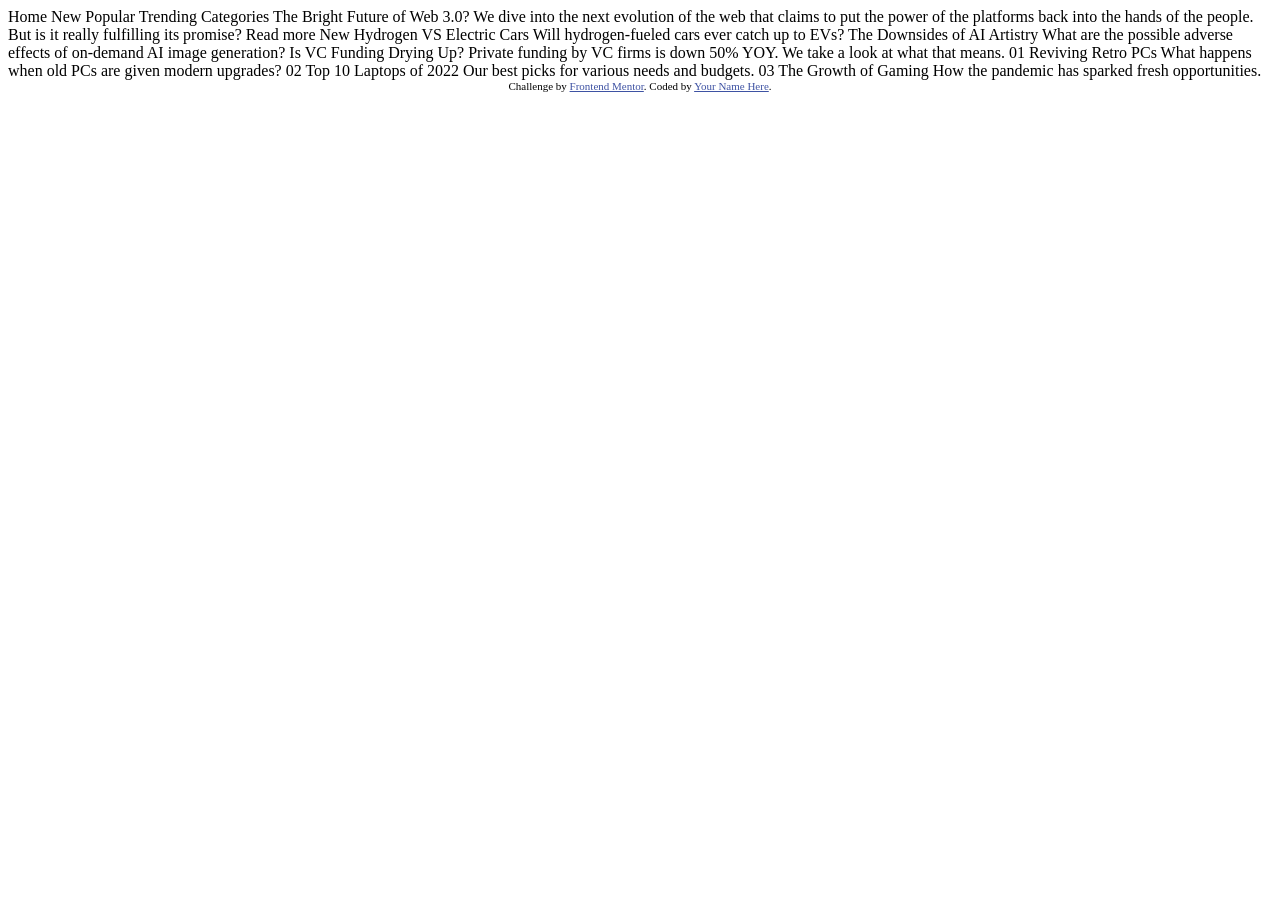
==== news-homepage-main/index.html @ 25ea0b57 "first commit" ====
<!DOCTYPE html>
<html lang="en">
<head>
  <meta charset="UTF-8">
  <meta name="viewport" content="width=device-width, initial-scale=1.0"> <!-- displays site properly based on user's device -->

  <link rel="icon" type="image/png" sizes="32x32" href="./assets/images/favicon-32x32.png">
  
  <title>Frontend Mentor | News homepage</title>
  <link rel="stylesheet" href="index.css">
  
</head>
<body>
  
  Home
  New
  Popular
  Trending
  Categories

  The Bright Future of Web 3.0?

  We dive into the next evolution of the web that claims to put the power of the platforms back into the hands of the people. 
  But is it really fulfilling its promise?

  Read more

  New 

  Hydrogen VS Electric Cars
  Will hydrogen-fueled cars ever catch up to EVs?

  The Downsides of AI Artistry
  What are the possible adverse effects of on-demand AI image generation?

  Is VC Funding Drying Up?
  Private funding by VC firms is down 50% YOY. We take a look at what that means.

  01
  Reviving Retro PCs
  What happens when old PCs are given modern upgrades?

  02
  Top 10 Laptops of 2022
  Our best picks for various needs and budgets.

  03
  The Growth of Gaming
  How the pandemic has sparked fresh opportunities.
  
  <div class="attribution">
    Challenge by <a href="https://www.frontendmentor.io?ref=challenge" target="_blank">Frontend Mentor</a>. 
    Coded by <a href="#">Your Name Here</a>.
  </div>
</body>
</html>
---- news-homepage-main/index.css ----
.attribution { font-size: 11px; text-align: center; }
    .attribution a { color: hsl(228, 45%, 44%); }
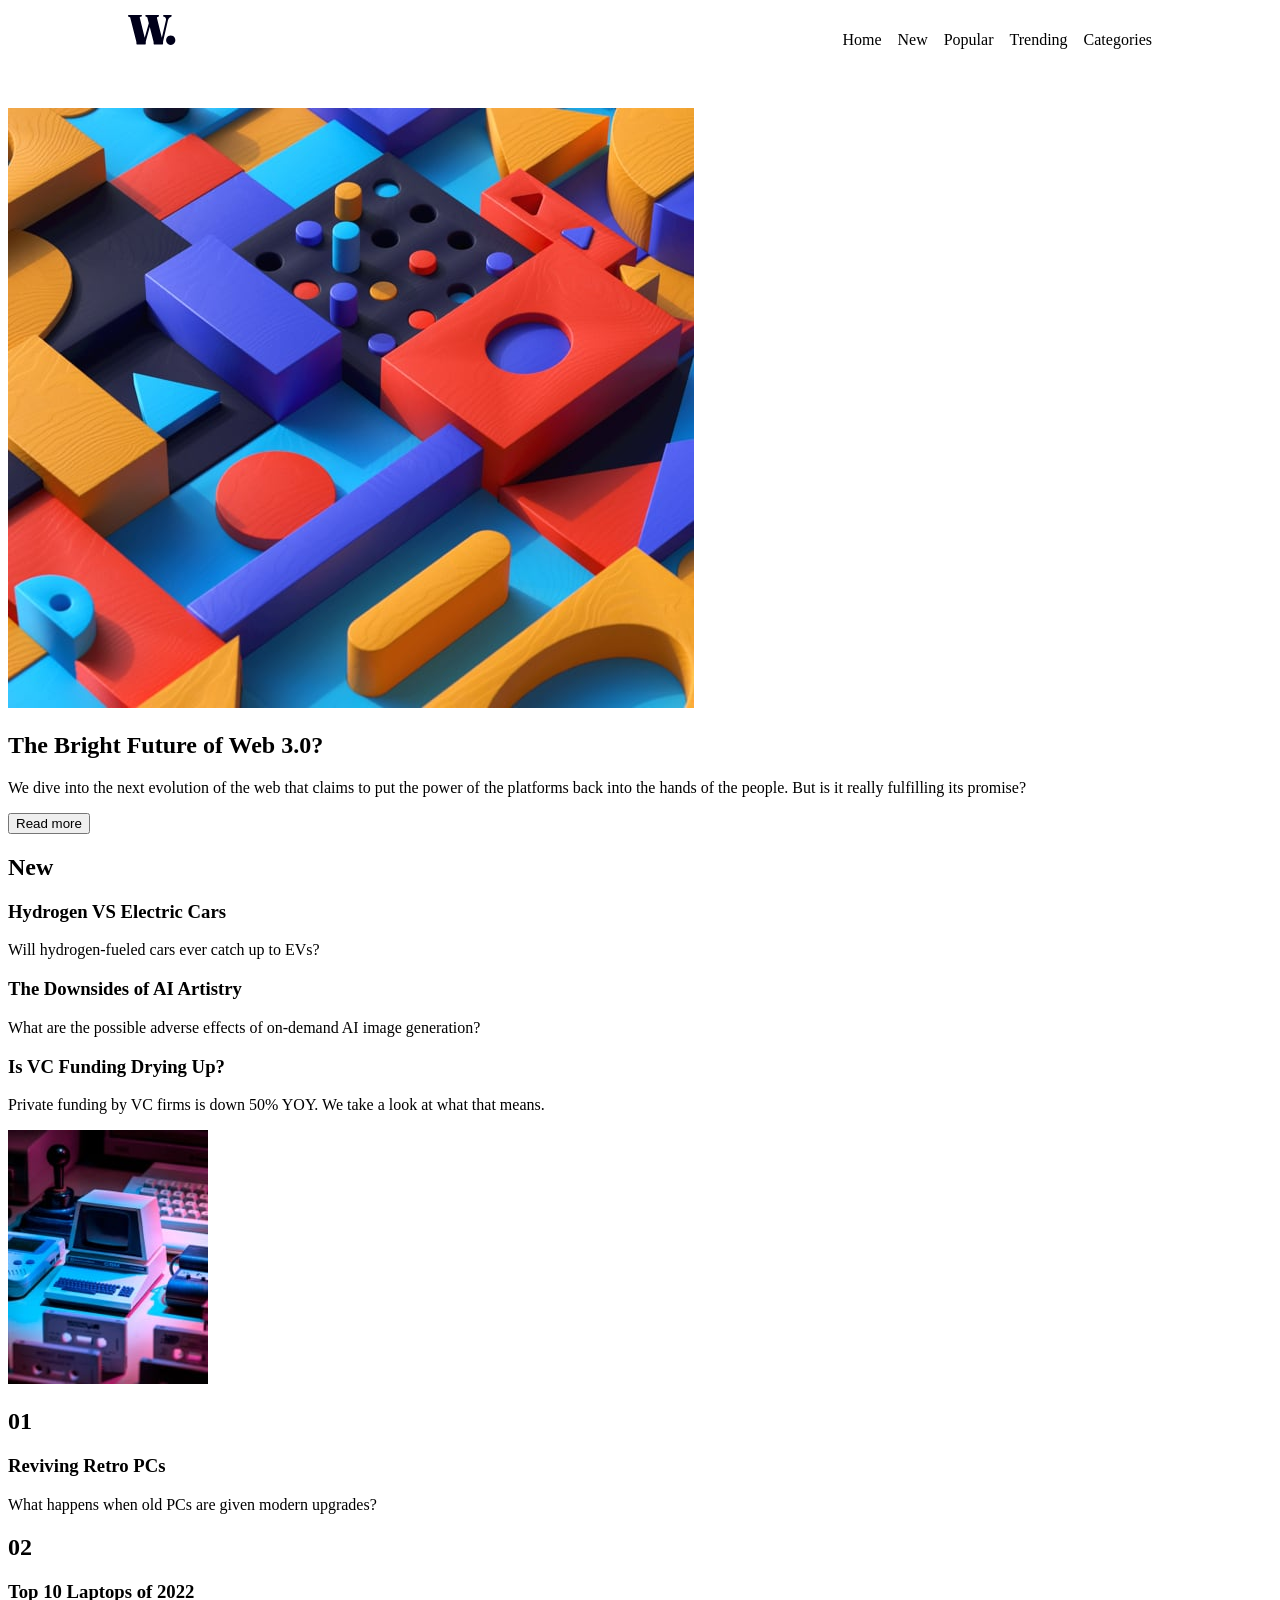
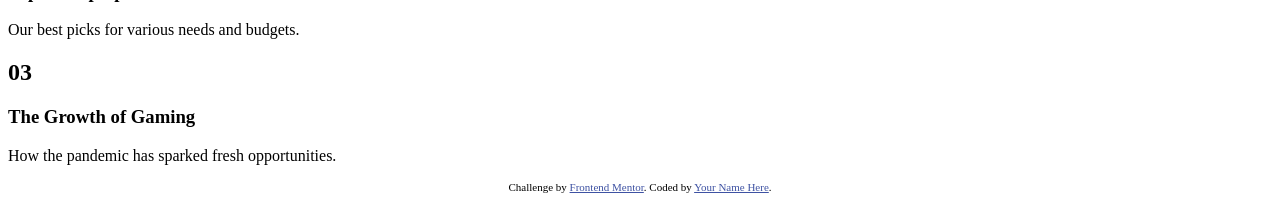
==== commit eaf11141: "added a responsive navbar" ====
--- a/news-homepage-main/index.html
+++ b/news-homepage-main/index.html
@@ -1,56 +1,116 @@
 <!DOCTYPE html>
 <html lang="en">
-<head>
-  <meta charset="UTF-8">
-  <meta name="viewport" content="width=device-width, initial-scale=1.0"> <!-- displays site properly based on user's device -->
+  <head>
+    <meta charset="UTF-8" />
+    <meta name="viewport" content="width=device-width, initial-scale=1.0" />
+    <!-- displays site properly based on user's device -->
 
-  <link rel="icon" type="image/png" sizes="32x32" href="./assets/images/favicon-32x32.png">
-  
-  <title>Frontend Mentor | News homepage</title>
-  <link rel="stylesheet" href="index.css">
-  
-</head>
-<body>
-  
-  Home
-  New
-  Popular
-  Trending
-  Categories
+    <link
+      rel="icon"
+      type="image/png"
+      sizes="32x32"
+      href="./assets/images/favicon-32x32.png"
+    />
 
-  The Bright Future of Web 3.0?
+    <title>Frontend Mentor | News homepage</title>
+    <link rel="stylesheet" href="index.css" />
+  </head>
+  <body>
+    <header>
+      <nav class="navbar">
+        <a href=""
+          ><img
+            src="/news-homepage-main/assets/images/logo.svg"
+            alt="logo"
+            class="logo"
+        /></a>
+        <ul class="link" id="link">
+          <button class="hamburger close" id="close">
+            <img
+              src="/news-homepage-main/assets/images/icon-menu-close.svg"
+              alt=""
+            />
+          </button>
+          <li><a href="">Home</a></li>
+          <li><a href="">New</a></li>
+          <li><a href="">Popular</a></li>
+          <li><a href="">Trending</a></li>
+          <li><a href="">Categories</a></li>
+        </ul>
+        <button class="hamburger" id="menu">
+          <img src="/news-homepage-main/assets/images/icon-menu.svg" alt="" />
+        </button>
+      </nav>
+    </header>
+    <main>
+      <section>
+        <img
+          src="/news-homepage-main/assets/images/image-web-3-mobile.jpg"
+          alt="web3"
+          class="web"
+        />
+      </section>
+      <section>
+        <h1>The Bright Future of Web 3.0?</h1>
+      </section>
+      <section>
+        <p>
+          We dive into the next evolution of the web that claims to put the
+          power of the platforms back into the hands of the people. But is it
+          really fulfilling its promise?
+        </p>
+        <button>Read more</button>
+      </section>
+      <section>
+        <h2>New</h2>
+        <h3>Hydrogen VS Electric Cars</h3>
+        <p>Will hydrogen-fueled cars ever catch up to EVs?</p>
+        <h3>The Downsides of AI Artistry</h3>
+        <p>
+          What are the possible adverse effects of on-demand AI image
+          generation?
+        </p>
+        <h3>Is VC Funding Drying Up?</h3>
+        <p>
+          Private funding by VC firms is down 50% YOY. We take a look at what
+          that means.
+        </p>
+      </section>
+      <section>
+        <img
+          src="/news-homepage-main/assets/images/image-retro-pcs.jpg"
+          alt=""
+        />
+        <h2>01</h2>
+        <h3>Reviving Retro PCs</h3>
+        <p>What happens when old PCs are given modern upgrades?</p>
+        <h2>02</h2>
+        <h3>Top 10 Laptops of 2022</h3>
+        <p>Our best picks for various needs and budgets.</p>
+        <h2>03</h2>
+        <h3>The Growth of Gaming</h3>
+        <p>How the pandemic has sparked fresh opportunities.</p>
+      </section>
+    </main>
 
-  We dive into the next evolution of the web that claims to put the power of the platforms back into the hands of the people. 
-  But is it really fulfilling its promise?
+    <footer class="attribution">
+      Challenge by
+      <a href="https://www.frontendmentor.io?ref=challenge" target="_blank"
+        >Frontend Mentor</a
+      >. Coded by <a href="#">Your Name Here</a>.
+    </footer>
 
-  Read more
+    <script>
+      let link = document.querySelector("#link")
+      let btn = document.querySelector("#menu")
+      btn.addEventListener("click", () => {
+        link.style.display = "flex"
+      })
 
-  New 
-
-  Hydrogen VS Electric Cars
-  Will hydrogen-fueled cars ever catch up to EVs?
-
-  The Downsides of AI Artistry
-  What are the possible adverse effects of on-demand AI image generation?
-
-  Is VC Funding Drying Up?
-  Private funding by VC firms is down 50% YOY. We take a look at what that means.
-
-  01
-  Reviving Retro PCs
-  What happens when old PCs are given modern upgrades?
-
-  02
-  Top 10 Laptops of 2022
-  Our best picks for various needs and budgets.
-
-  03
-  The Growth of Gaming
-  How the pandemic has sparked fresh opportunities.
-  
-  <div class="attribution">
-    Challenge by <a href="https://www.frontendmentor.io?ref=challenge" target="_blank">Frontend Mentor</a>. 
-    Coded by <a href="#">Your Name Here</a>.
-  </div>
-</body>
+      let close = document.querySelector("#close")
+      close.addEventListener("click", () => {
+        link.style.display = "none"
+      })
+    </script>
+  </body>
 </html>
--- a/news-homepage-main/index.css
+++ b/news-homepage-main/index.css
@@ -1,3 +1,87 @@
+header {
+  background-color: white;
+  position: fixed;
+  top: 0;
+  left: 0;
+  right: 0;
+  padding: 15px 0px 15px 0px;
+}
 
-    .attribution { font-size: 11px; text-align: center; }
-    .attribution a { color: hsl(228, 45%, 44%); }
+.logo {
+  width: 3rem;
+}
+.navbar a {
+  text-decoration: none;
+  color: black;
+}
+.navbar a:hover {
+  color: red;
+}
+.navbar li {
+  list-style: none;
+}
+.hamburger {
+  border: none;
+  background-color: inherit;
+  cursor: pointer;
+}
+
+.close {
+  position: absolute;
+  top: 0;
+  right: 0;
+}
+@media screen and (max-width: 600px) {
+  .link {
+    background-color: white;
+    position: fixed;
+    right: 0;
+    top: 0;
+    bottom: 0;
+    display: none;
+    flex-direction: column;
+    gap: 1.3em;
+    width: 300px;
+    padding: 120px 20px;
+    margin: 0;
+    font-size: 1.2em;
+  }
+  .navbar {
+    display: flex;
+    align-items: center;
+    justify-content: space-between;
+    width: 95%;
+    margin: 0 auto;
+  }
+}
+
+@media screen and (min-width: 600px) {
+  .hamburger {
+    display: none;
+  }
+  .link {
+    display: flex;
+    gap: 1em;
+    font-size: clamp(1rem, 0.1rem + 0.1vw, 2rem);
+  }
+  .navbar {
+    width: 80%;
+    margin: 0 auto;
+    display: flex;
+    justify-content: space-between;
+  }
+}
+
+.web {
+  max-inline-size: 100%;
+  block-size: auto;
+  margin-top: 100px;
+}
+
+.attribution {
+  font-size: 11px;
+  text-align: center;
+}
+.attribution a {
+  color: hsl(228, 45%, 44%);
+}
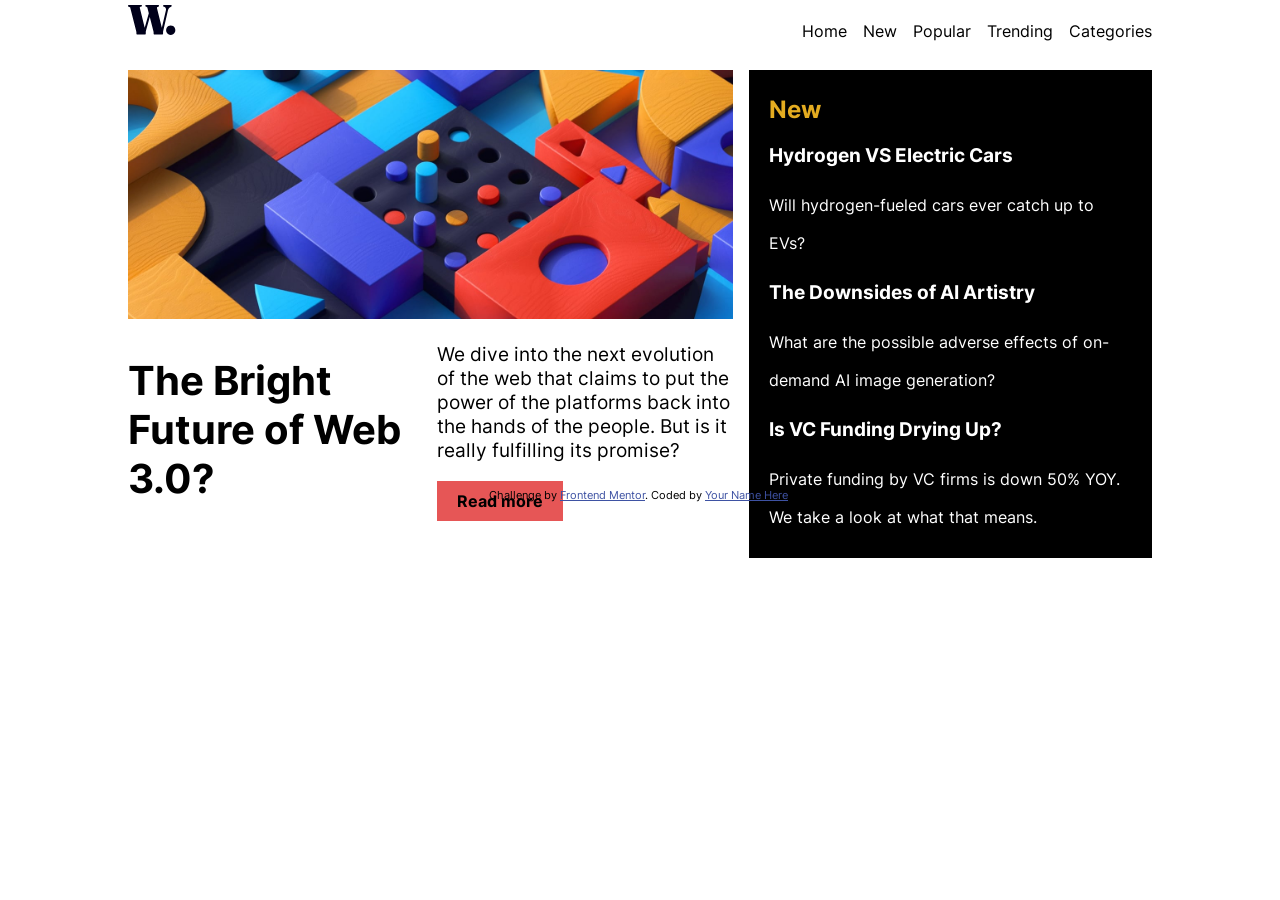
==== commit 972662bf: "added css to the first section" ====
--- a/news-homepage-main/index.html
+++ b/news-homepage-main/index.html
@@ -43,54 +43,86 @@
       </nav>
     </header>
     <main>
-      <section>
+      <img
+        src="/news-homepage-main/assets/images/image-web-3-mobile.jpg"
+        alt="web3"
+        class="web mobile"
+      />
+
+      <div class="bright-container">
+        <div>
         <img
-          src="/news-homepage-main/assets/images/image-web-3-mobile.jpg"
-          alt="web3"
-          class="web"
+          src="/news-homepage-main/assets/images/image-web-3-desktop.jpg"
+          alt=""
+          class="web desktop"
         />
-      </section>
-      <section>
-        <h1>The Bright Future of Web 3.0?</h1>
-      </section>
-      <section>
-        <p>
-          We dive into the next evolution of the web that claims to put the
-          power of the platforms back into the hands of the people. But is it
-          really fulfilling its promise?
-        </p>
-        <button>Read more</button>
-      </section>
-      <section>
-        <h2>New</h2>
-        <h3>Hydrogen VS Electric Cars</h3>
-        <p>Will hydrogen-fueled cars ever catch up to EVs?</p>
-        <h3>The Downsides of AI Artistry</h3>
-        <p>
-          What are the possible adverse effects of on-demand AI image
-          generation?
-        </p>
-        <h3>Is VC Funding Drying Up?</h3>
-        <p>
-          Private funding by VC firms is down 50% YOY. We take a look at what
-          that means.
-        </p>
-      </section>
-      <section>
-        <img
+        <section class="bright">
+          <h1>The Bright Future of Web 3.0?</h1>
+
+          <section>
+            <p class="we">
+              We dive into the next evolution of the web that claims to put the
+              power of the platforms back into the hands of the people. But is
+              it really fulfilling its promise?
+            </p>
+            <button class="read">Read more</button>
+            
+          </section>
+        </div>
+        <section class="dark">
+          <h2>New</h2>
+          <h3><a href="#">Hydrogen VS Electric Cars</a></h3>
+          <p>Will hydrogen-fueled cars ever catch up to EVs?</p>
+          <h3><a href="">The Downsides of AI Artistry</a></h3>
+          <p>
+            What are the possible adverse effects of on-demand AI image
+            generation?
+          </p>
+          <h3><a href="">Is VC Funding Drying Up?</a></h3>
+          <p>
+            Private funding by VC firms is down 50% YOY. We take a look at what
+            that means.
+          </p>
+        </section>
+      </div>
+      
+      <section class="last">
+        <!-- <div class="last-container">
+           <img
           src="/news-homepage-main/assets/images/image-retro-pcs.jpg"
           alt=""
         />
-        <h2>01</h2>
-        <h3>Reviving Retro PCs</h3>
-        <p>What happens when old PCs are given modern upgrades?</p>
+        <div class="text">
+          <h2>01</h2>
+          <h3>Reviving Retro PCs</h3>
+          <p>What happens when old PCs are given modern upgrades?</p>
+        </div>
+        </div>
+        <div class="last-container">
+        <img src="/news-homepage-main/assets/images/image-top-laptops.jpg" alt="">
+        <div class="text">
         <h2>02</h2>
         <h3>Top 10 Laptops of 2022</h3>
         <p>Our best picks for various needs and budgets.</p>
-        <h2>03</h2>
+
+        </div>
+        </div> -->
+        <!-- <div class="last-container">
+          <img src="/news-homepage-main/assets/images/image-gaming-growth.jpg" alt="">
+
+          <div class="text">
+            <h2>03</h2>
         <h3>The Growth of Gaming</h3>
         <p>How the pandemic has sparked fresh opportunities.</p>
-      </section>
+
+
+          </div>
+        </div>
+        
+        
+        
+    
+              </section> -->
     </main>
 
     <footer class="attribution">
--- a/news-homepage-main/index.css
+++ b/news-homepage-main/index.css
@@ -1,10 +1,22 @@
+* {
+  box-sizing: border-box;
+  font-family: variable_font;
+}
+@font-face {
+  font-family: variable_font;
+  src: url(/news-homepage-main/assets/fonts/Inter-VariableFont_slnt\,wght.ttf);
+}
+:root {
+  --gold-color: rgb(228, 172, 32);
+  --faint-red: rgb(230, 86, 86);
+}
 header {
   background-color: white;
   position: fixed;
   top: 0;
   left: 0;
   right: 0;
-  padding: 15px 0px 15px 0px;
+  padding: 5px 0px 5px 0px;
 }
 
 .logo {
@@ -53,9 +65,20 @@
     width: 95%;
     margin: 0 auto;
   }
+  body {
+    width: 95%;
+    margin: 0 auto;
+  }
+  .desktop {
+    display: none;
+  }
 }
 
 @media screen and (min-width: 600px) {
+  body {
+    width: 80%;
+    margin: 0 auto;
+  }
   .hamburger {
     display: none;
   }
@@ -70,14 +93,137 @@
     display: flex;
     justify-content: space-between;
   }
-}
+  .desktop {
+    visibility: visible;
+  }
+  .mobile {
+    display: none;
+  }
+}
+/* section 1 */
 
 .web {
   max-inline-size: 100%;
   block-size: auto;
-  margin-top: 100px;
-}
-
+}
+h1 {
+  font-size: 3rem;
+}
+.we {
+  font-size: 0.9rem;
+}
+.read {
+  background-color: var(--faint-red);
+  font-weight: bold;
+  border: none;
+  padding: 10px 20px;
+  margin-bottom: 15px;
+  font-size: 1.3rem;
+  cursor: pointer;
+}
+.read:hover {
+  background-color: black;
+  color: white;
+}
+
+/* section 2 */
+.dark {
+  background-color: black;
+  color: white;
+  padding: 5px 20px;
+  height: inherit;
+}
+.dark h2 {
+  color: var(--gold-color);
+}
+.dark a {
+  text-decoration: none;
+  color: white;
+}
+.dark a:hover {
+  color: var(--gold-color);
+}
+.dark p,
+.bright p {
+  font-size: 1.3rem;
+}
+@media screen and (min-width: 720px) {
+  .bright {
+    display: grid;
+    grid-template-columns: 1fr 1fr;
+    align-items: center;
+    justify-content: center;
+    gap: 1vw;
+    
+  }
+  .dark p {
+    font-size: clamp(1rem, 0.1rem + 0.1vw, 2rem);
+  }
+  .read {
+    font-size: clamp(1rem, 0.01rem + 0.01vw, 1.5rem);
+  }
+  h1{
+    font-size: 2.5rem
+    
+  }
+}
+@media screen and (max-width:900px) {
+    .dark, .last{
+        margin-top: 3rem;
+
+    }
+    
+}
+@media screen and (min-width: 900px) {
+  .bright-container {
+    position: relative;
+    z-index: -1;
+    top:70px;
+    display: grid;
+    grid-template-columns: 1.5fr 1fr;
+     gap:1rem; 
+  }
+  .bright p {
+    font-size: 1.5vw;
+  }
+  .dark p{
+    line-height: 3vw
+  }
+  
+}
+
+/* last section */
+/* 
+.last-container{
+    margin-bottom: 3rem;
+    display: flex;
+    flex-direction: row;
+    align-items: center;
+    gap:2rem
+    
+}
+.last img{
+    width: 10rem;
+    height: 12em; 
+}
+
+.last h2{
+    color: var(--faint-red);
+    font-size: 2rem;
+}
+.last p{
+    line-height: 2rem;
+    font-size: 1.2rem;
+}
+@media screen and (min-width: 900px) {
+.last{
+     margin-top:10rem ;
+     display: grid;
+     grid-template-columns: 1fr 1fr 1fr;
+}
+} */
+
+/* footer */
 .attribution {
   font-size: 11px;
   text-align: center;
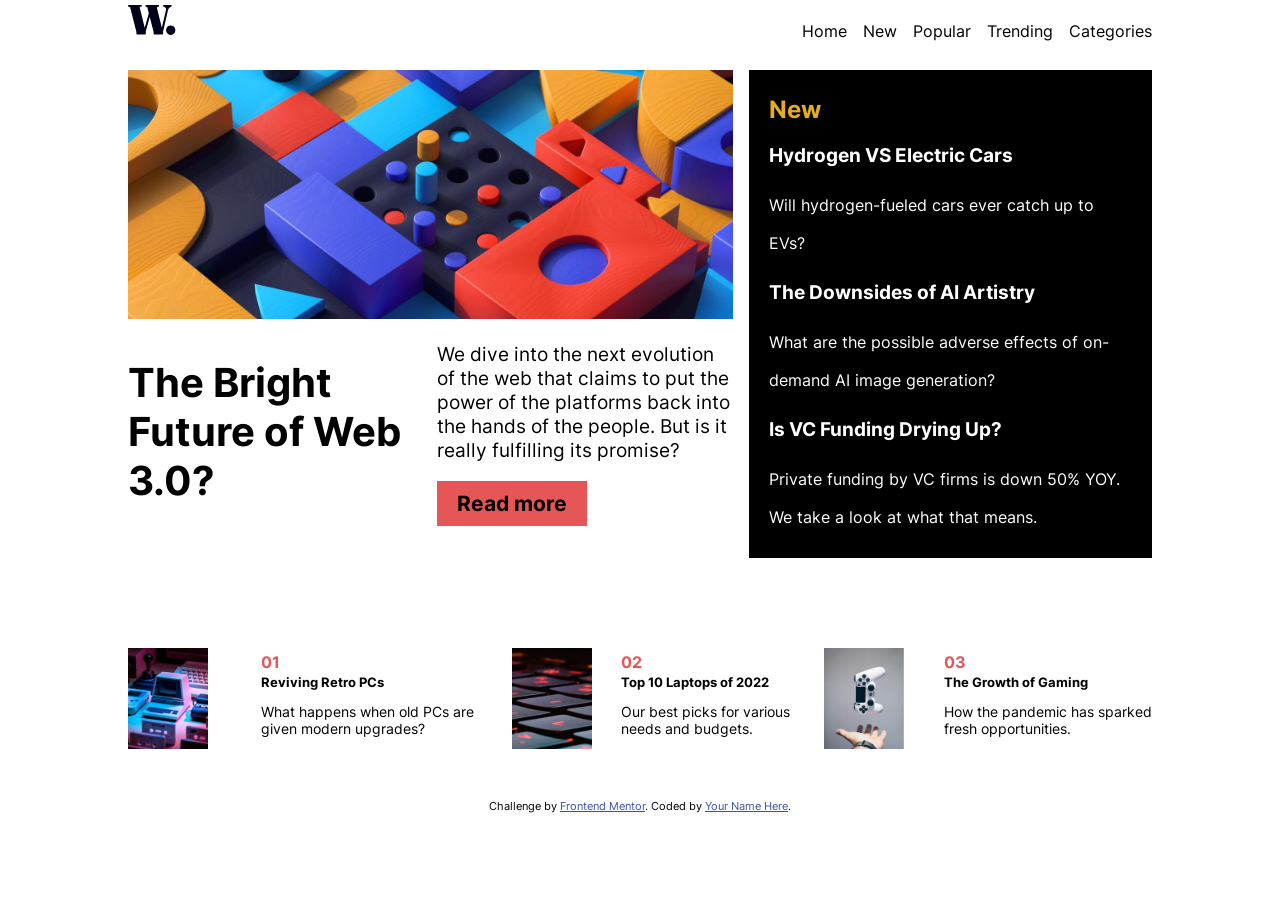
==== commit 937e30b3: "styled the last section" ====
--- a/news-homepage-main/index.html
+++ b/news-homepage-main/index.html
@@ -87,7 +87,7 @@
       </div>
       
       <section class="last">
-        <!-- <div class="last-container">
+        <div class="last-container">
            <img
           src="/news-homepage-main/assets/images/image-retro-pcs.jpg"
           alt=""
@@ -106,8 +106,8 @@
         <p>Our best picks for various needs and budgets.</p>
 
         </div>
-        </div> -->
-        <!-- <div class="last-container">
+        </div> 
+        <div class="last-container">
           <img src="/news-homepage-main/assets/images/image-gaming-growth.jpg" alt="">
 
           <div class="text">
@@ -122,7 +122,7 @@
         
         
     
-              </section> -->
+              </section> 
     </main>
 
     <footer class="attribution">
@@ -145,4 +145,4 @@
       })
     </script>
   </body>
-</html>
+</html>
--- a/news-homepage-main/index.css
+++ b/news-homepage-main/index.css
@@ -124,6 +124,8 @@
 .read:hover {
   background-color: black;
   color: white;
+  
+  
 }
 
 /* section 2 */
@@ -159,9 +161,9 @@
   .dark p {
     font-size: clamp(1rem, 0.1rem + 0.1vw, 2rem);
   }
-  .read {
+  /* .read {
     font-size: clamp(1rem, 0.01rem + 0.01vw, 1.5rem);
-  }
+  } */
   h1{
     font-size: 2.5rem
     
@@ -193,35 +195,58 @@
 }
 
 /* last section */
-/* 
+
 .last-container{
     margin-bottom: 3rem;
-    display: flex;
-    flex-direction: row;
-    align-items: center;
-    gap:2rem
-    
-}
-.last img{
+    display: grid;
+    grid-template-columns: 0.5fr 1fr;
+    
+}
+ .last img{
     width: 10rem;
-    height: 12em; 
-}
+    height: auto; 
+} 
 
 .last h2{
     color: var(--faint-red);
     font-size: 2rem;
 }
 .last p{
-    line-height: 2rem;
+    line-height: 1.5rem;
     font-size: 1.2rem;
 }
 @media screen and (min-width: 900px) {
 .last{
      margin-top:10rem ;
-     display: grid;
-     grid-template-columns: 1fr 1fr 1fr;
-}
-} */
+     display:flex;
+     gap: 1rem;
+     justify-content: center;
+     
+     
+}
+.last p{
+    
+    font-size: 1.1vw;
+    line-height: unset;
+    
+}
+.last h2{
+    font-size: 1em;
+    line-height: 0.2rem;
+}
+.last h3{
+    font-size: 1vw;
+    line-height: 0.7rem;
+    
+}
+.last img{
+   width:5rem;
+   height: auto;
+}
+.last-container{
+    gap:1rem
+}
+}
 
 /* footer */
 .attribution {
